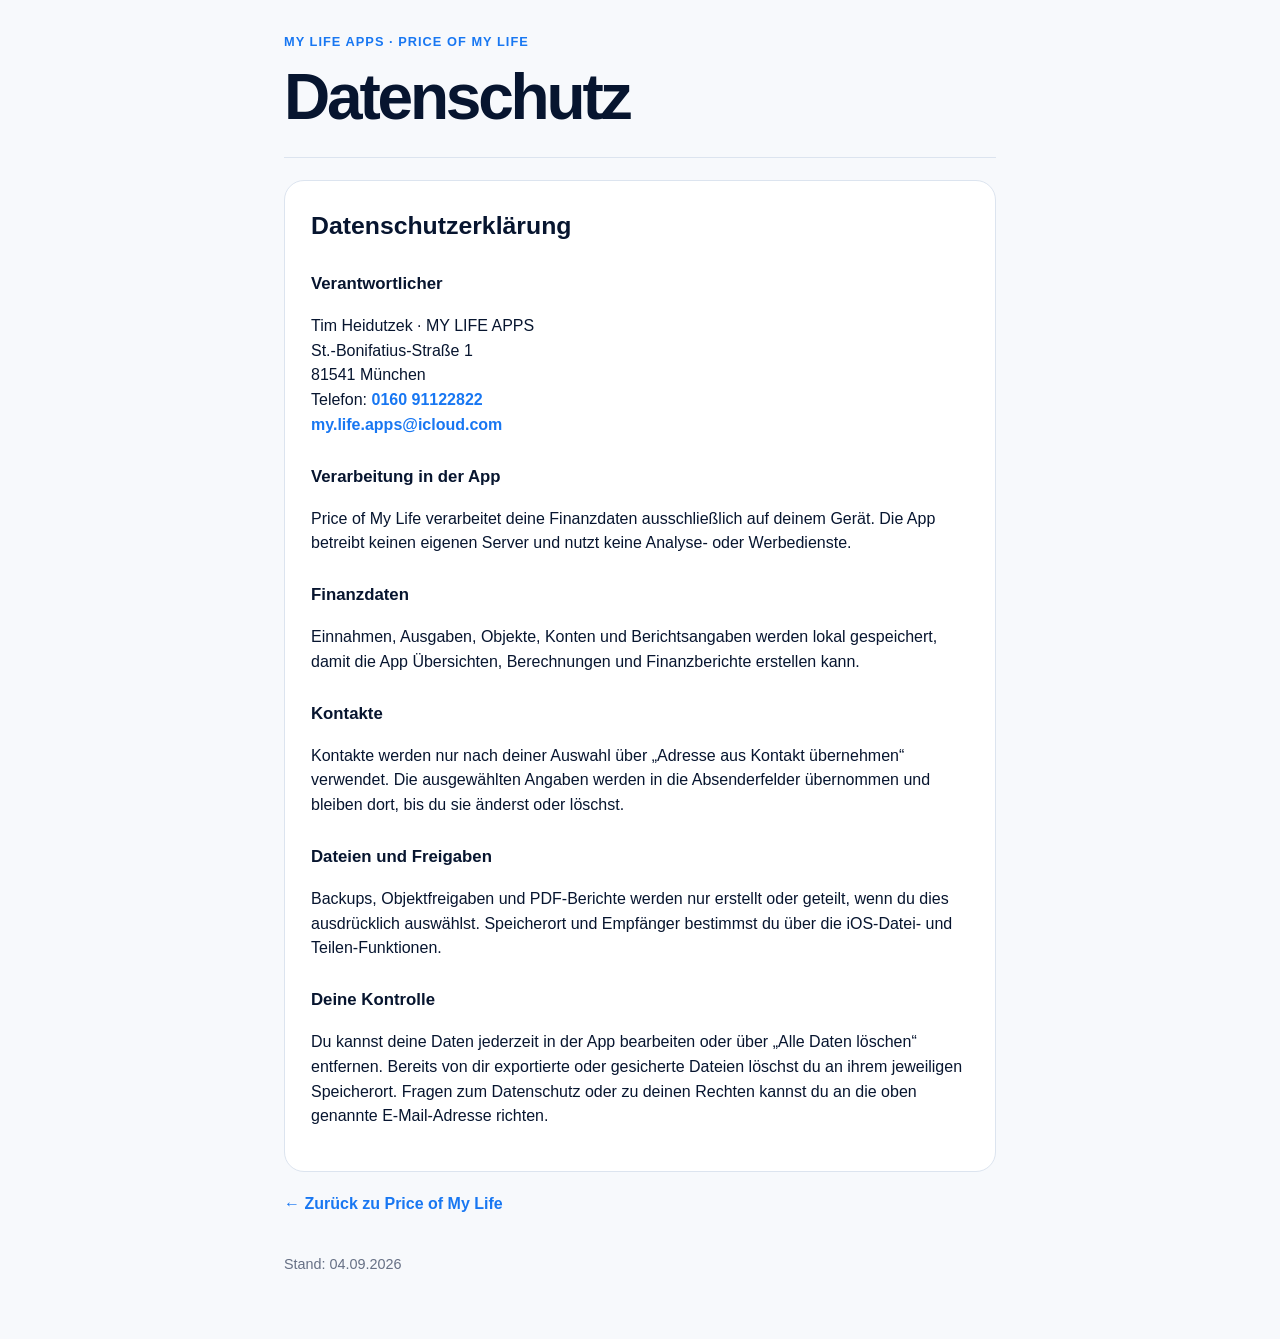
==== datenschutz.html @ 1f7fae60 "Add initial Datenschutz HTML file" ====
<!doctype html>
<html lang="de"><head><meta charset="utf-8"><meta name="viewport" content="width=device-width,initial-scale=1"><title>Datenschutz · Price of My Life</title><style>:root{--ink:#07152f;--blue:#1877f2;--line:#dce4ef}*{box-sizing:border-box}body{margin:0;font-family:-apple-system,BlinkMacSystemFont,"Segoe UI",sans-serif;color:var(--ink);background:#f7f9fc;line-height:1.55}main{max-width:760px;margin:0 auto;padding:32px 24px 64px}header{padding-bottom:28px;border-bottom:1px solid var(--line)}.mark{color:var(--blue);font-weight:800;letter-spacing:.08em;font-size:.8rem}h1{font-size:clamp(2.2rem,8vw,4rem);margin:.2em 0 0;letter-spacing:-.05em;line-height:1}h2{margin:0 0 18px;font-size:1.55rem}h3{margin-top:26px;font-size:1.05rem}section{background:#fff;border:1px solid var(--line);border-radius:20px;padding:26px;margin-top:22px}address{font-style:normal}a{color:var(--blue);font-weight:650;text-decoration:none}.back{display:inline-block;margin-top:20px}footer{color:#667085;font-size:.9rem;margin-top:36px}</style></head><body><main><header><div class="mark">MY LIFE APPS · PRICE OF MY LIFE</div><h1>Datenschutz</h1></header><section><h2>Datenschutzerklärung</h2><h3>Verantwortlicher</h3><address>Tim Heidutzek · MY LIFE APPS<br>St.-Bonifatius-Straße 1<br>81541 München<br>Telefon: <a href="tel:+4916091122822">0160 91122822</a><br><a href="mailto:my.life.apps@icloud.com">my.life.apps@icloud.com</a></address><h3>Verarbeitung in der App</h3><p>Price of My Life verarbeitet deine Finanzdaten ausschließlich auf deinem Gerät. Die App betreibt keinen eigenen Server und nutzt keine Analyse- oder Werbedienste.</p><h3>Finanzdaten</h3><p>Einnahmen, Ausgaben, Objekte, Konten und Berichtsangaben werden lokal gespeichert, damit die App Übersichten, Berechnungen und Finanzberichte erstellen kann.</p><h3>Kontakte</h3><p>Kontakte werden nur nach deiner Auswahl über „Adresse aus Kontakt übernehmen“ verwendet. Die ausgewählten Angaben werden in die Absenderfelder übernommen und bleiben dort, bis du sie änderst oder löschst.</p><h3>Dateien und Freigaben</h3><p>Backups, Objektfreigaben und PDF-Berichte werden nur erstellt oder geteilt, wenn du dies ausdrücklich auswählst. Speicherort und Empfänger bestimmst du über die iOS-Datei- und Teilen-Funktionen.</p><h3>Deine Kontrolle</h3><p>Du kannst deine Daten jederzeit in der App bearbeiten oder über „Alle Daten löschen“ entfernen. Bereits von dir exportierte oder gesicherte Dateien löschst du an ihrem jeweiligen Speicherort. Fragen zum Datenschutz oder zu deinen Rechten kannst du an die oben genannte E-Mail-Adresse richten.</p></section><a class="back" href="./">← Zurück zu Price of My Life</a><footer>Stand: 04.09.2026</footer></main></body></html>
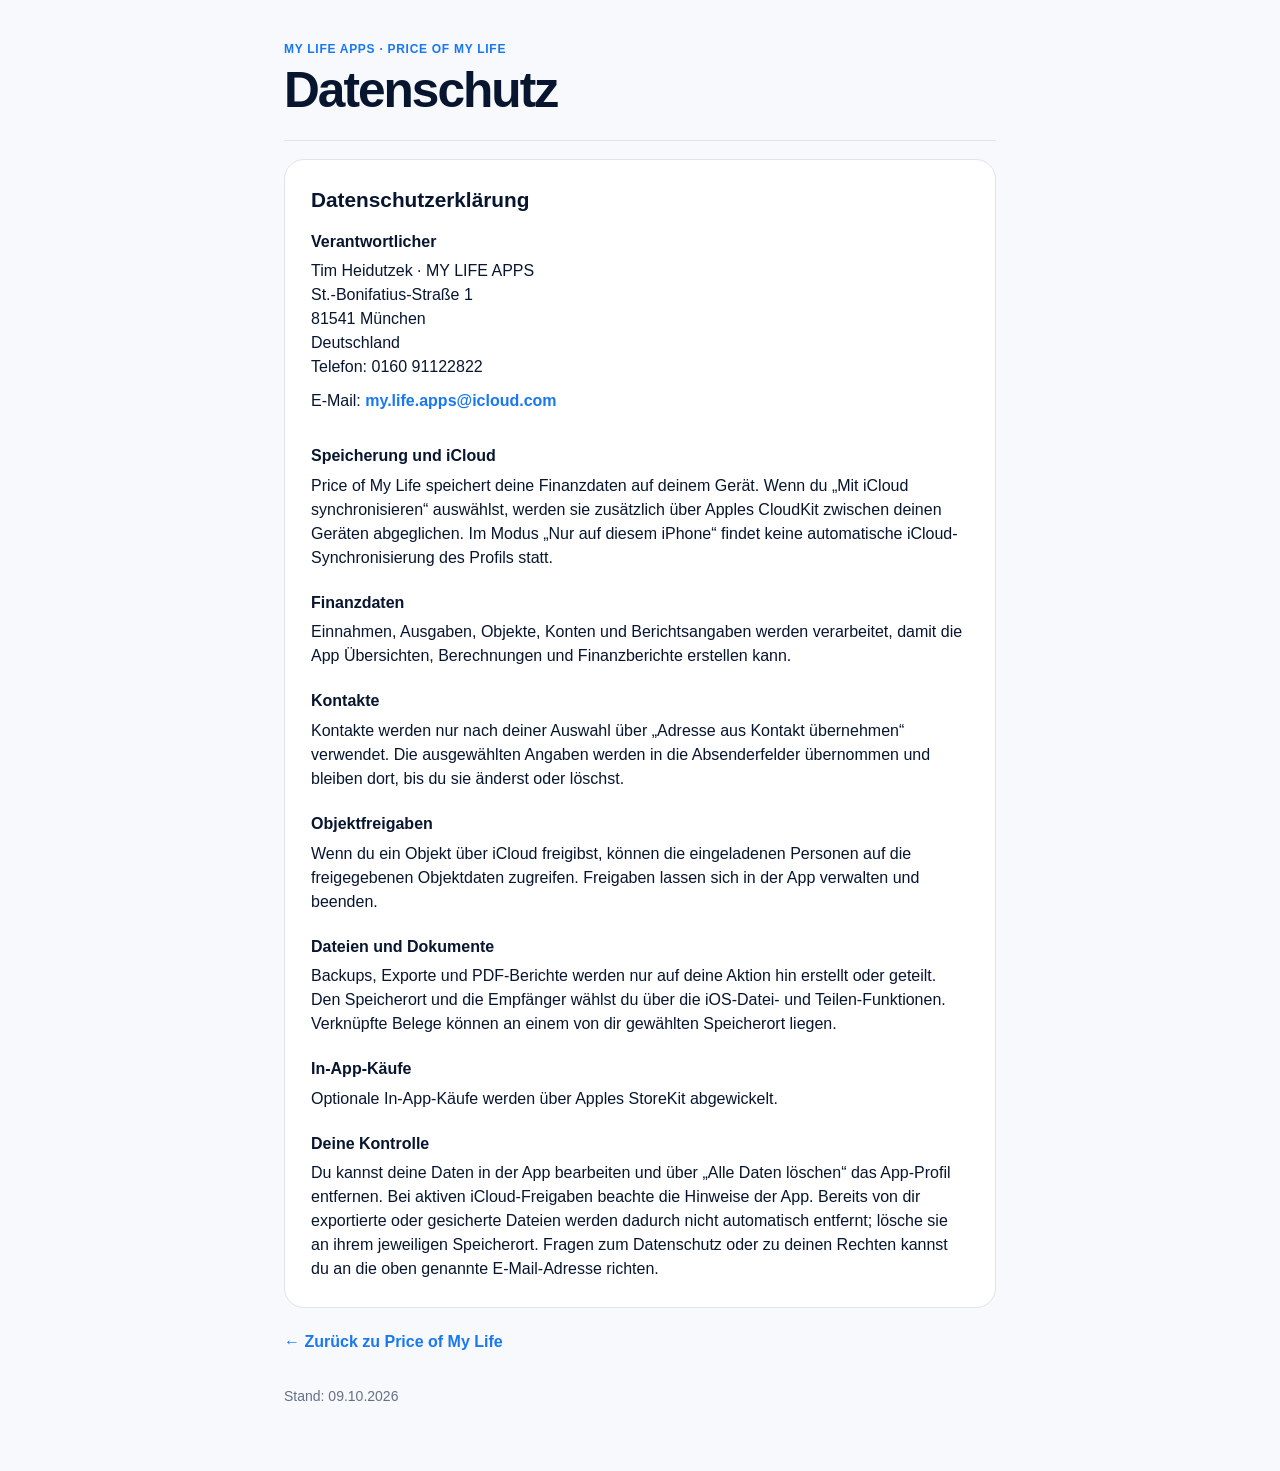
==== commit 58fb6b7c: "Align privacy page with iCloud data flow and shared layout Updated the privacy policy section with n" ====
--- a/datenschutz.html
+++ b/datenschutz.html
@@ -1,2 +1,38 @@
 <!doctype html>
-<html lang="de"><head><meta charset="utf-8"><meta name="viewport" content="width=device-width,initial-scale=1"><title>Datenschutz · Price of My Life</title><style>:root{--ink:#07152f;--blue:#1877f2;--line:#dce4ef}*{box-sizing:border-box}body{margin:0;font-family:-apple-system,BlinkMacSystemFont,"Segoe UI",sans-serif;color:var(--ink);background:#f7f9fc;line-height:1.55}main{max-width:760px;margin:0 auto;padding:32px 24px 64px}header{padding-bottom:28px;border-bottom:1px solid var(--line)}.mark{color:var(--blue);font-weight:800;letter-spacing:.08em;font-size:.8rem}h1{font-size:clamp(2.2rem,8vw,4rem);margin:.2em 0 0;letter-spacing:-.05em;line-height:1}h2{margin:0 0 18px;font-size:1.55rem}h3{margin-top:26px;font-size:1.05rem}section{background:#fff;border:1px solid var(--line);border-radius:20px;padding:26px;margin-top:22px}address{font-style:normal}a{color:var(--blue);font-weight:650;text-decoration:none}.back{display:inline-block;margin-top:20px}footer{color:#667085;font-size:.9rem;margin-top:36px}</style></head><body><main><header><div class="mark">MY LIFE APPS · PRICE OF MY LIFE</div><h1>Datenschutz</h1></header><section><h2>Datenschutzerklärung</h2><h3>Verantwortlicher</h3><address>Tim Heidutzek · MY LIFE APPS<br>St.-Bonifatius-Straße 1<br>81541 München<br>Telefon: <a href="tel:+4916091122822">0160 91122822</a><br><a href="mailto:my.life.apps@icloud.com">my.life.apps@icloud.com</a></address><h3>Verarbeitung in der App</h3><p>Price of My Life verarbeitet deine Finanzdaten ausschließlich auf deinem Gerät. Die App betreibt keinen eigenen Server und nutzt keine Analyse- oder Werbedienste.</p><h3>Finanzdaten</h3><p>Einnahmen, Ausgaben, Objekte, Konten und Berichtsangaben werden lokal gespeichert, damit die App Übersichten, Berechnungen und Finanzberichte erstellen kann.</p><h3>Kontakte</h3><p>Kontakte werden nur nach deiner Auswahl über „Adresse aus Kontakt übernehmen“ verwendet. Die ausgewählten Angaben werden in die Absenderfelder übernommen und bleiben dort, bis du sie änderst oder löschst.</p><h3>Dateien und Freigaben</h3><p>Backups, Objektfreigaben und PDF-Berichte werden nur erstellt oder geteilt, wenn du dies ausdrücklich auswählst. Speicherort und Empfänger bestimmst du über die iOS-Datei- und Teilen-Funktionen.</p><h3>Deine Kontrolle</h3><p>Du kannst deine Daten jederzeit in der App bearbeiten oder über „Alle Daten löschen“ entfernen. Bereits von dir exportierte oder gesicherte Dateien löschst du an ihrem jeweiligen Speicherort. Fragen zum Datenschutz oder zu deinen Rechten kannst du an die oben genannte E-Mail-Adresse richten.</p></section><a class="back" href="./">← Zurück zu Price of My Life</a><footer>Stand: 04.09.2026</footer></main></body></html>
+<html lang="de">
+<head>
+  <meta charset="utf-8">
+  <meta name="viewport" content="width=device-width,initial-scale=1">
+  <title>Datenschutz · Price of My Life</title>
+  <link rel="stylesheet" href="site.css">
+</head>
+<body>
+  <main>
+    <header>
+      <div class="mark">MY LIFE APPS · PRICE OF MY LIFE</div>
+      <h1>Datenschutz</h1>
+    </header>
+    <section>
+      <h2>Datenschutzerklärung</h2>
+      <h3>Verantwortlicher</h3>
+      <address>Tim Heidutzek · MY LIFE APPS<br>St.-Bonifatius-Straße 1<br>81541 München<br>Deutschland<br>Telefon: 0160 91122822<br>E-Mail: <a class="email-link" href="mailto:my.life.apps@icloud.com">my.life.apps@icloud.com</a></address>
+      <h3>Speicherung und iCloud</h3>
+      <p>Price of My Life speichert deine Finanzdaten auf deinem Gerät. Wenn du „Mit iCloud synchronisieren“ auswählst, werden sie zusätzlich über Apples CloudKit zwischen deinen Geräten abgeglichen. Im Modus „Nur auf diesem iPhone“ findet keine automatische iCloud-Synchronisierung des Profils statt.</p>
+      <h3>Finanzdaten</h3>
+      <p>Einnahmen, Ausgaben, Objekte, Konten und Berichtsangaben werden verarbeitet, damit die App Übersichten, Berechnungen und Finanzberichte erstellen kann.</p>
+      <h3>Kontakte</h3>
+      <p>Kontakte werden nur nach deiner Auswahl über „Adresse aus Kontakt übernehmen“ verwendet. Die ausgewählten Angaben werden in die Absenderfelder übernommen und bleiben dort, bis du sie änderst oder löschst.</p>
+      <h3>Objektfreigaben</h3>
+      <p>Wenn du ein Objekt über iCloud freigibst, können die eingeladenen Personen auf die freigegebenen Objektdaten zugreifen. Freigaben lassen sich in der App verwalten und beenden.</p>
+      <h3>Dateien und Dokumente</h3>
+      <p>Backups, Exporte und PDF-Berichte werden nur auf deine Aktion hin erstellt oder geteilt. Den Speicherort und die Empfänger wählst du über die iOS-Datei- und Teilen-Funktionen. Verknüpfte Belege können an einem von dir gewählten Speicherort liegen.</p>
+      <h3>In-App-Käufe</h3>
+      <p>Optionale In-App-Käufe werden über Apples StoreKit abgewickelt.</p>
+      <h3>Deine Kontrolle</h3>
+      <p>Du kannst deine Daten in der App bearbeiten und über „Alle Daten löschen“ das App-Profil entfernen. Bei aktiven iCloud-Freigaben beachte die Hinweise der App. Bereits von dir exportierte oder gesicherte Dateien werden dadurch nicht automatisch entfernt; lösche sie an ihrem jeweiligen Speicherort. Fragen zum Datenschutz oder zu deinen Rechten kannst du an die oben genannte E-Mail-Adresse richten.</p>
+    </section>
+    <a class="back" href="./">← Zurück zu Price of My Life</a>
+    <footer>Stand: 09.10.2026</footer>
+  </main>
+</body>
+</html>
--- a/site.css
+++ b/site.css
@@ -0,0 +1,28 @@
+:root{--ink:#07152f;--blue:#1877f2;--line:#dce4ef;--muted:#526076;--background:#f7f9fc}
+*{box-sizing:border-box}
+html{-webkit-text-size-adjust:100%;text-size-adjust:100%}
+body{margin:0;background:var(--background);color:var(--ink);font-family:-apple-system,BlinkMacSystemFont,"Segoe UI",sans-serif;font-size:1rem;line-height:1.5}
+main{width:100%;max-width:760px;margin:0 auto;padding:24px 18px 48px}
+header{padding-bottom:18px;border-bottom:1px solid var(--line)}
+.mark{color:var(--blue);font-size:.75rem;font-weight:800;letter-spacing:.06em;text-transform:uppercase}
+h1{margin:6px 0 0;font-size:clamp(2rem,5.2vw,3.1rem);line-height:1.08;letter-spacing:-.04em}
+h2{margin:0 0 12px;font-size:clamp(1.125rem,2.3vw,1.3rem);line-height:1.3}
+h3{margin:22px 0 7px;font-size:1rem;line-height:1.35}
+h2+h3{margin-top:18px}
+p{margin:0 0 12px}
+p:last-child{margin-bottom:0}
+section{margin-top:18px;padding:20px;background:#fff;border:1px solid var(--line);border-radius:20px}
+address{font-style:normal}
+a{color:var(--blue);font-weight:650;text-decoration:none}
+a:hover{text-decoration:underline}
+a:focus-visible{outline:2px solid var(--blue);outline-offset:3px;border-radius:3px}
+.lead{max-width:54ch;margin:10px 0 0;color:var(--muted);font-size:1.05rem}
+nav{display:flex;flex-wrap:wrap;column-gap:18px;row-gap:0;margin-top:12px}
+nav a,.back{display:inline-flex;min-height:44px;align-items:center}
+.back{margin-top:12px}
+.note{background:#edf6ff;border-color:#cce4ff}
+.section-label{color:var(--muted);font-size:.95rem;font-weight:650;line-height:1.35}
+.email-link{display:inline-flex;min-height:44px;align-items:center;white-space:nowrap;font-size:clamp(.92rem,3.9vw,1rem)}
+footer{margin-top:22px;color:#667085;font-size:.875rem}
+@media(max-width:340px){.email-link{white-space:normal;overflow-wrap:anywhere}}
+@media(min-width:700px){main{padding:40px 24px 64px}section{padding:26px}header{padding-bottom:22px}}
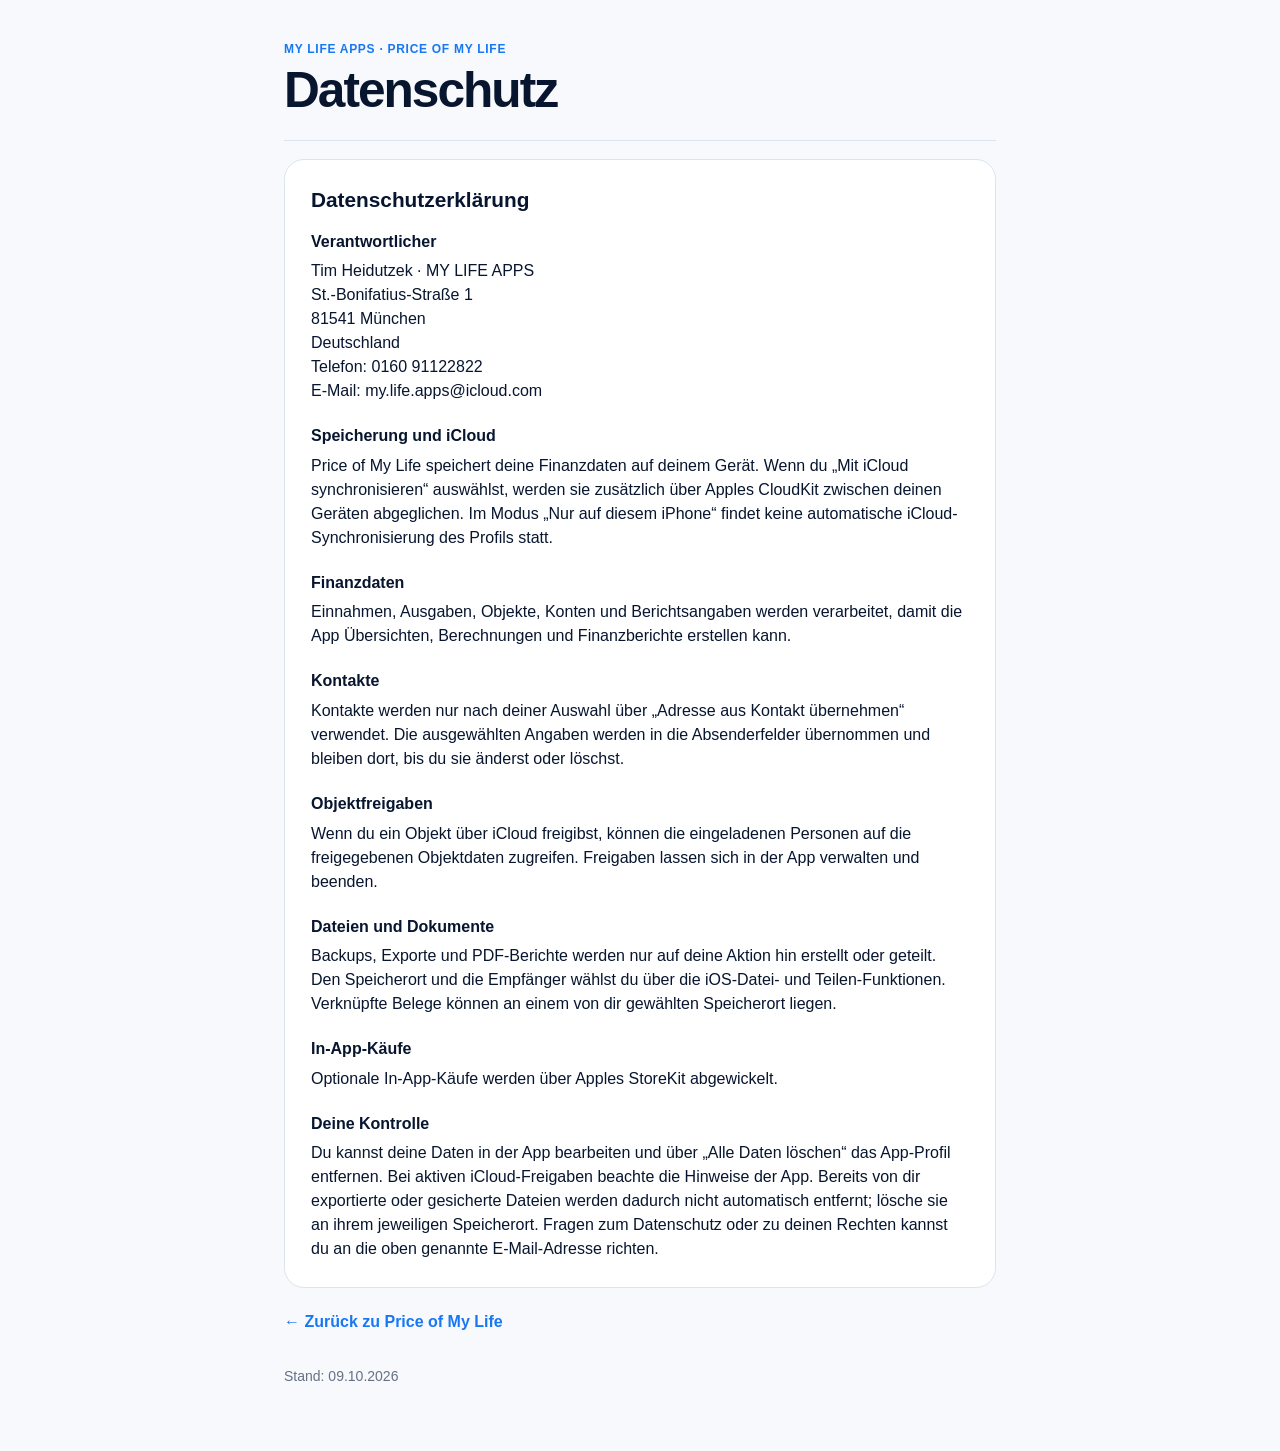
==== commit e737361e: "Show privacy contact email as plain text" ====
--- a/datenschutz.html
+++ b/datenschutz.html
@@ -15,7 +15,7 @@
     <section>
       <h2>Datenschutzerklärung</h2>
       <h3>Verantwortlicher</h3>
-      <address>Tim Heidutzek · MY LIFE APPS<br>St.-Bonifatius-Straße 1<br>81541 München<br>Deutschland<br>Telefon: 0160 91122822<br>E-Mail: <a class="email-link" href="mailto:my.life.apps@icloud.com">my.life.apps@icloud.com</a></address>
+      <address>Tim Heidutzek · MY LIFE APPS<br>St.-Bonifatius-Straße 1<br>81541 München<br>Deutschland<br>Telefon: 0160 91122822<br>E-Mail: my.life.apps@icloud.com</address>
       <h3>Speicherung und iCloud</h3>
       <p>Price of My Life speichert deine Finanzdaten auf deinem Gerät. Wenn du „Mit iCloud synchronisieren“ auswählst, werden sie zusätzlich über Apples CloudKit zwischen deinen Geräten abgeglichen. Im Modus „Nur auf diesem iPhone“ findet keine automatische iCloud-Synchronisierung des Profils statt.</p>
       <h3>Finanzdaten</h3>
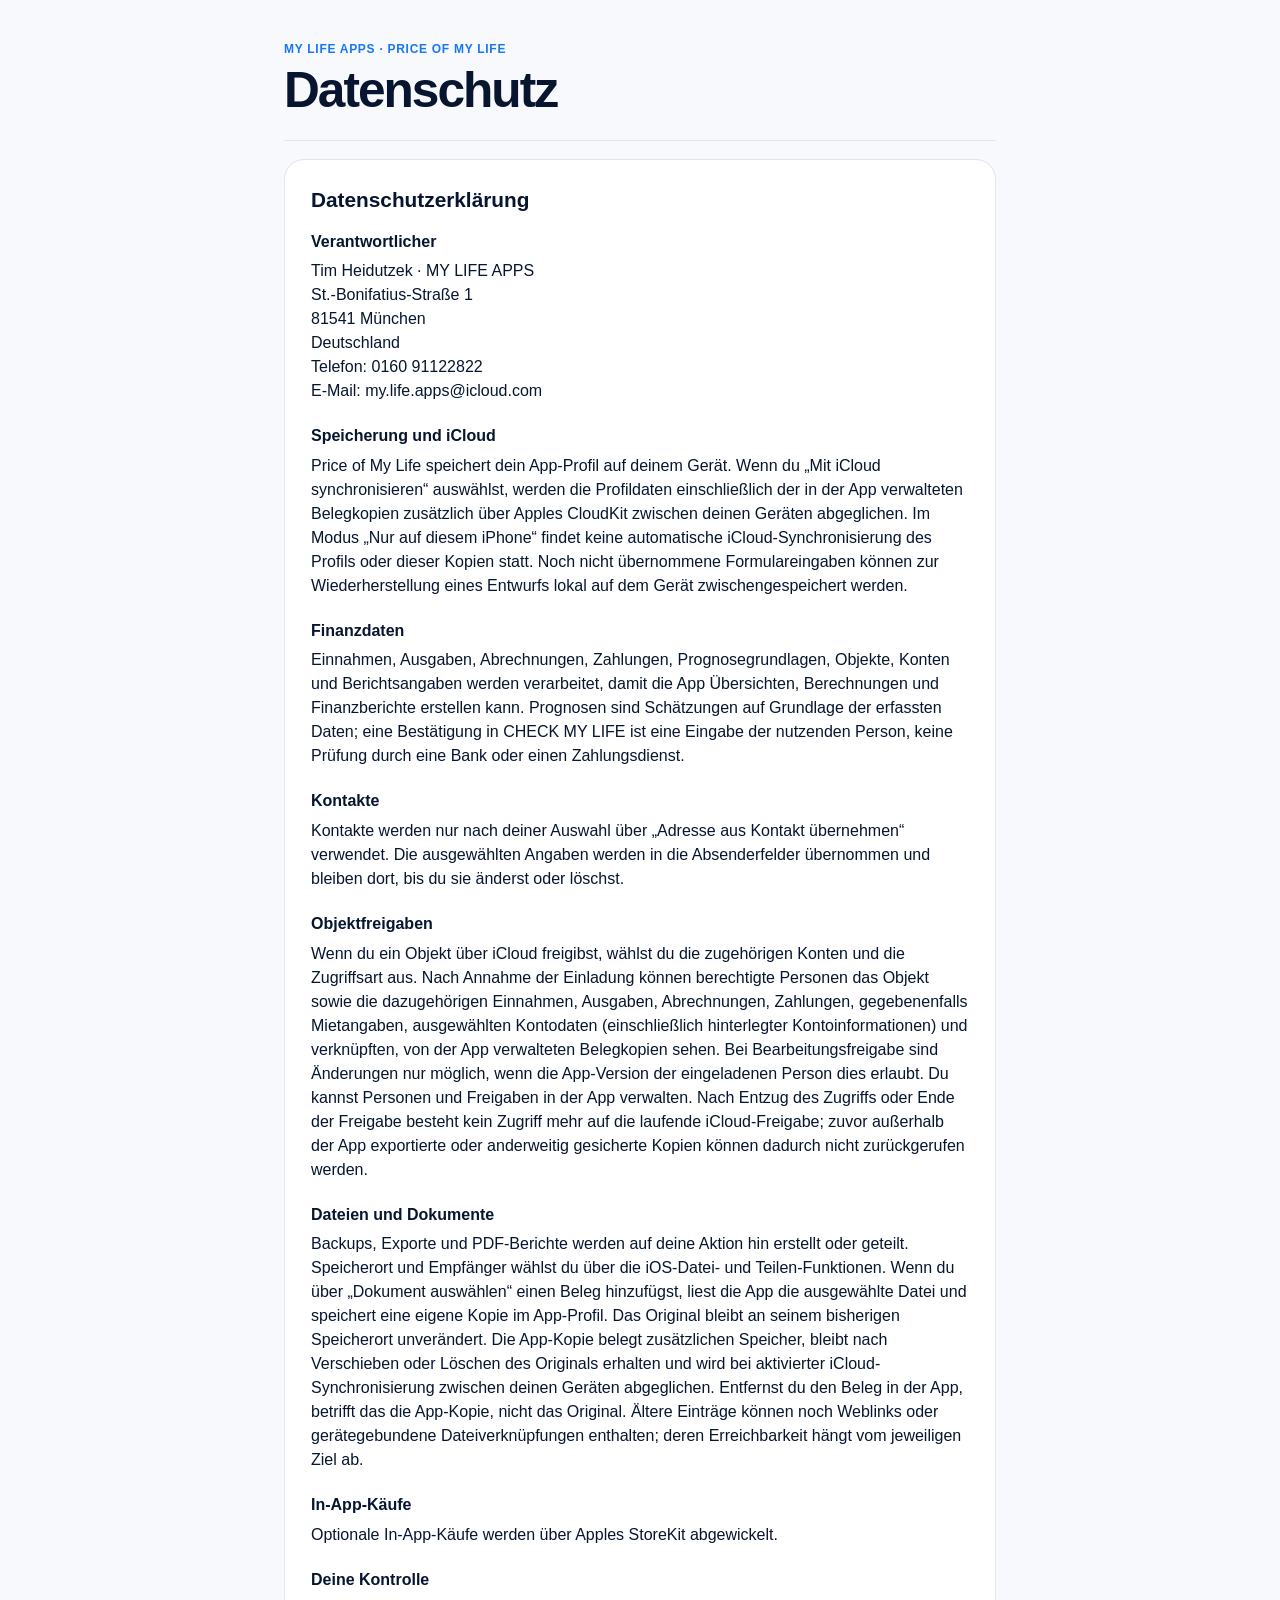
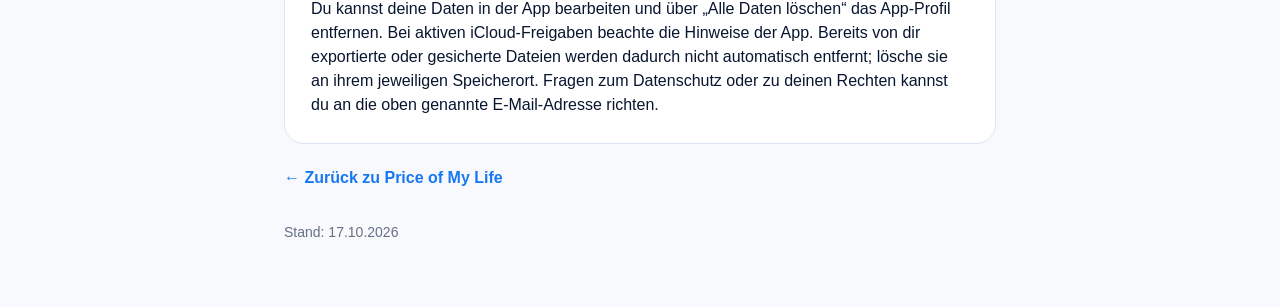
==== commit 0f8c2ca5: "Datenschutz zu Belegen, Prognosen und Objektfreigaben aktualisieren" ====
--- a/datenschutz.html
+++ b/datenschutz.html
@@ -17,22 +17,22 @@
       <h3>Verantwortlicher</h3>
       <address>Tim Heidutzek · MY LIFE APPS<br>St.-Bonifatius-Straße 1<br>81541 München<br>Deutschland<br>Telefon: 0160 91122822<br>E-Mail: my.life.apps@icloud.com</address>
       <h3>Speicherung und iCloud</h3>
-      <p>Price of My Life speichert deine Finanzdaten auf deinem Gerät. Wenn du „Mit iCloud synchronisieren“ auswählst, werden sie zusätzlich über Apples CloudKit zwischen deinen Geräten abgeglichen. Im Modus „Nur auf diesem iPhone“ findet keine automatische iCloud-Synchronisierung des Profils statt.</p>
+      <p>Price of My Life speichert dein App-Profil auf deinem Gerät. Wenn du „Mit iCloud synchronisieren“ auswählst, werden die Profildaten einschließlich der in der App verwalteten Belegkopien zusätzlich über Apples CloudKit zwischen deinen Geräten abgeglichen. Im Modus „Nur auf diesem iPhone“ findet keine automatische iCloud-Synchronisierung des Profils oder dieser Kopien statt. Noch nicht übernommene Formulareingaben können zur Wiederherstellung eines Entwurfs lokal auf dem Gerät zwischengespeichert werden.</p>
       <h3>Finanzdaten</h3>
-      <p>Einnahmen, Ausgaben, Objekte, Konten und Berichtsangaben werden verarbeitet, damit die App Übersichten, Berechnungen und Finanzberichte erstellen kann.</p>
+      <p>Einnahmen, Ausgaben, Abrechnungen, Zahlungen, Prognosegrundlagen, Objekte, Konten und Berichtsangaben werden verarbeitet, damit die App Übersichten, Berechnungen und Finanzberichte erstellen kann. Prognosen sind Schätzungen auf Grundlage der erfassten Daten; eine Bestätigung in CHECK MY LIFE ist eine Eingabe der nutzenden Person, keine Prüfung durch eine Bank oder einen Zahlungsdienst.</p>
       <h3>Kontakte</h3>
       <p>Kontakte werden nur nach deiner Auswahl über „Adresse aus Kontakt übernehmen“ verwendet. Die ausgewählten Angaben werden in die Absenderfelder übernommen und bleiben dort, bis du sie änderst oder löschst.</p>
       <h3>Objektfreigaben</h3>
-      <p>Wenn du ein Objekt über iCloud freigibst, können die eingeladenen Personen auf die freigegebenen Objektdaten zugreifen. Freigaben lassen sich in der App verwalten und beenden.</p>
+      <p>Wenn du ein Objekt über iCloud freigibst, wählst du die zugehörigen Konten und die Zugriffsart aus. Nach Annahme der Einladung können berechtigte Personen das Objekt sowie die dazugehörigen Einnahmen, Ausgaben, Abrechnungen, Zahlungen, gegebenenfalls Mietangaben, ausgewählten Kontodaten (einschließlich hinterlegter Kontoinformationen) und verknüpften, von der App verwalteten Belegkopien sehen. Bei Bearbeitungsfreigabe sind Änderungen nur möglich, wenn die App-Version der eingeladenen Person dies erlaubt. Du kannst Personen und Freigaben in der App verwalten. Nach Entzug des Zugriffs oder Ende der Freigabe besteht kein Zugriff mehr auf die laufende iCloud-Freigabe; zuvor außerhalb der App exportierte oder anderweitig gesicherte Kopien können dadurch nicht zurückgerufen werden.</p>
       <h3>Dateien und Dokumente</h3>
-      <p>Backups, Exporte und PDF-Berichte werden nur auf deine Aktion hin erstellt oder geteilt. Den Speicherort und die Empfänger wählst du über die iOS-Datei- und Teilen-Funktionen. Verknüpfte Belege können an einem von dir gewählten Speicherort liegen.</p>
+      <p>Backups, Exporte und PDF-Berichte werden auf deine Aktion hin erstellt oder geteilt. Speicherort und Empfänger wählst du über die iOS-Datei- und Teilen-Funktionen. Wenn du über „Dokument auswählen“ einen Beleg hinzufügst, liest die App die ausgewählte Datei und speichert eine eigene Kopie im App-Profil. Das Original bleibt an seinem bisherigen Speicherort unverändert. Die App-Kopie belegt zusätzlichen Speicher, bleibt nach Verschieben oder Löschen des Originals erhalten und wird bei aktivierter iCloud-Synchronisierung zwischen deinen Geräten abgeglichen. Entfernst du den Beleg in der App, betrifft das die App-Kopie, nicht das Original. Ältere Einträge können noch Weblinks oder gerätegebundene Dateiverknüpfungen enthalten; deren Erreichbarkeit hängt vom jeweiligen Ziel ab.</p>
       <h3>In-App-Käufe</h3>
       <p>Optionale In-App-Käufe werden über Apples StoreKit abgewickelt.</p>
       <h3>Deine Kontrolle</h3>
       <p>Du kannst deine Daten in der App bearbeiten und über „Alle Daten löschen“ das App-Profil entfernen. Bei aktiven iCloud-Freigaben beachte die Hinweise der App. Bereits von dir exportierte oder gesicherte Dateien werden dadurch nicht automatisch entfernt; lösche sie an ihrem jeweiligen Speicherort. Fragen zum Datenschutz oder zu deinen Rechten kannst du an die oben genannte E-Mail-Adresse richten.</p>
     </section>
     <a class="back" href="./">← Zurück zu Price of My Life</a>
-    <footer>Stand: 09.10.2026</footer>
+    <footer>Stand: 17.10.2026</footer>
   </main>
 </body>
 </html>
